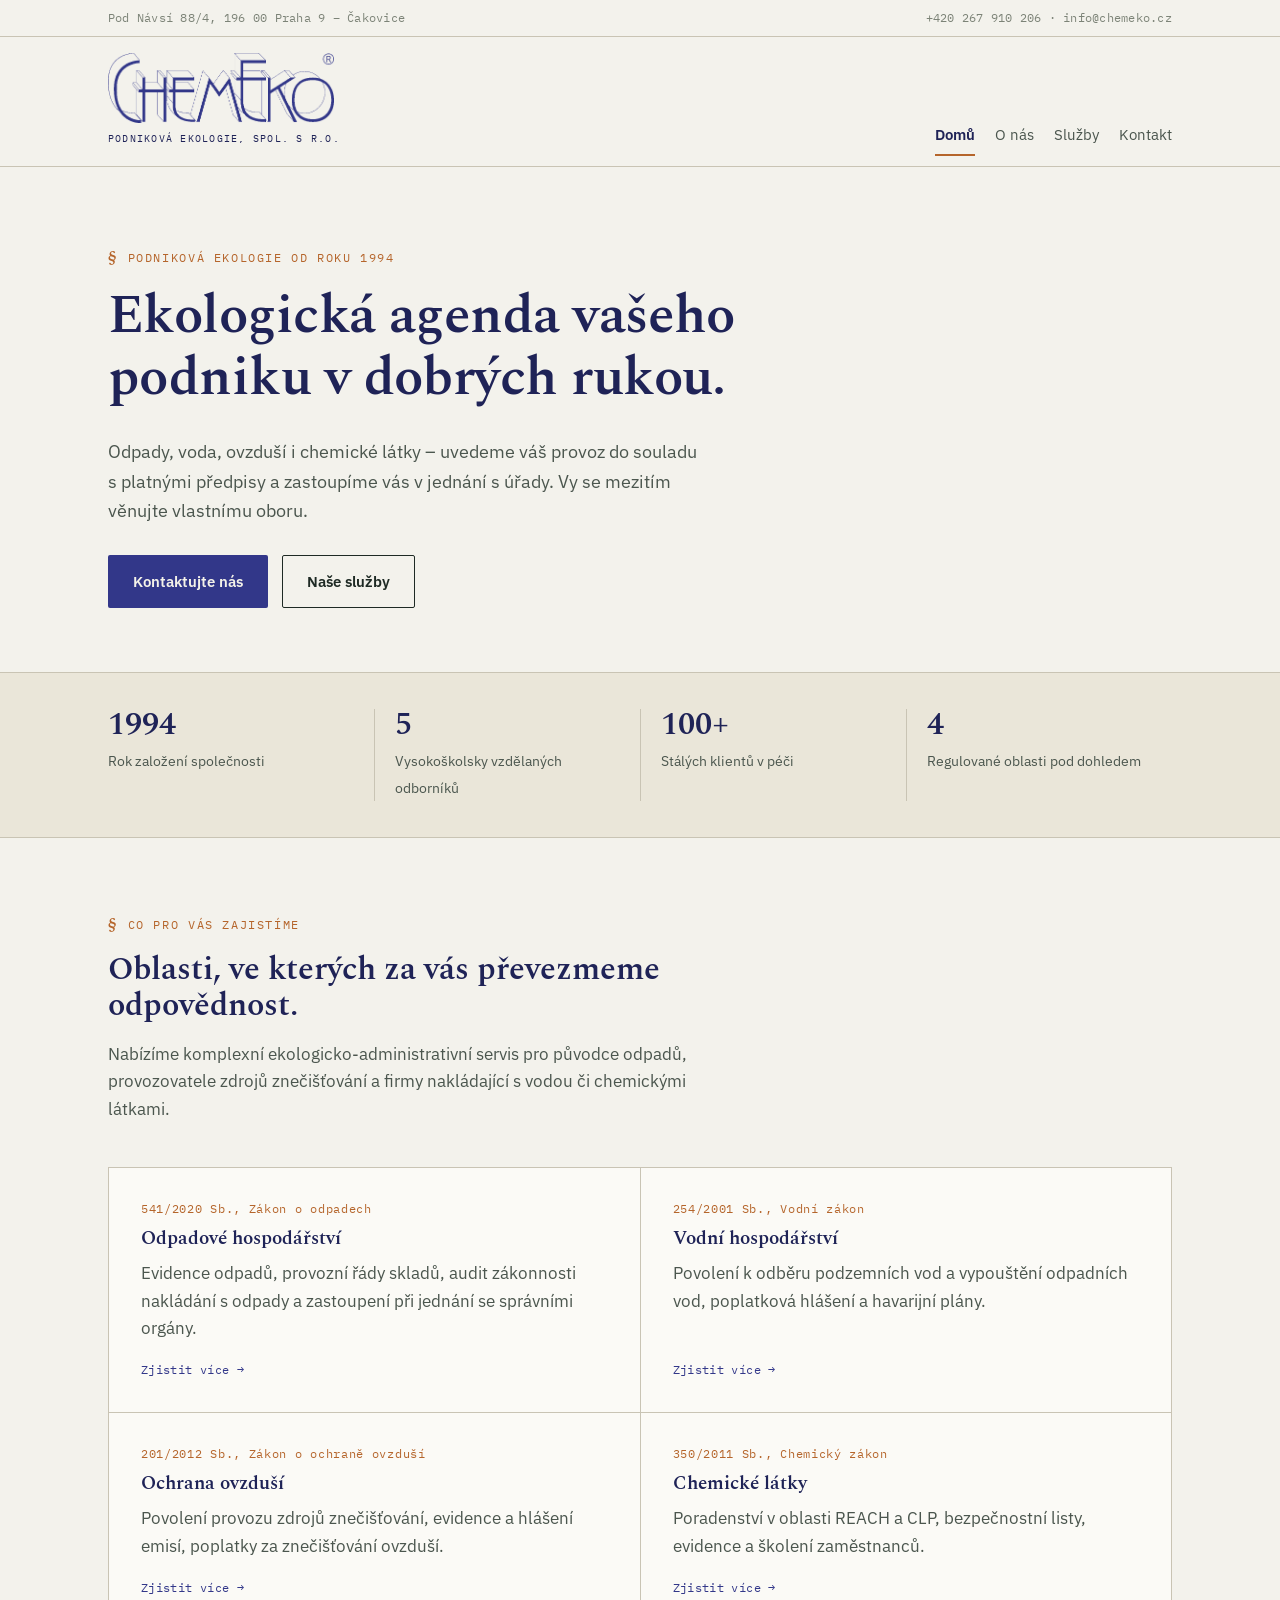
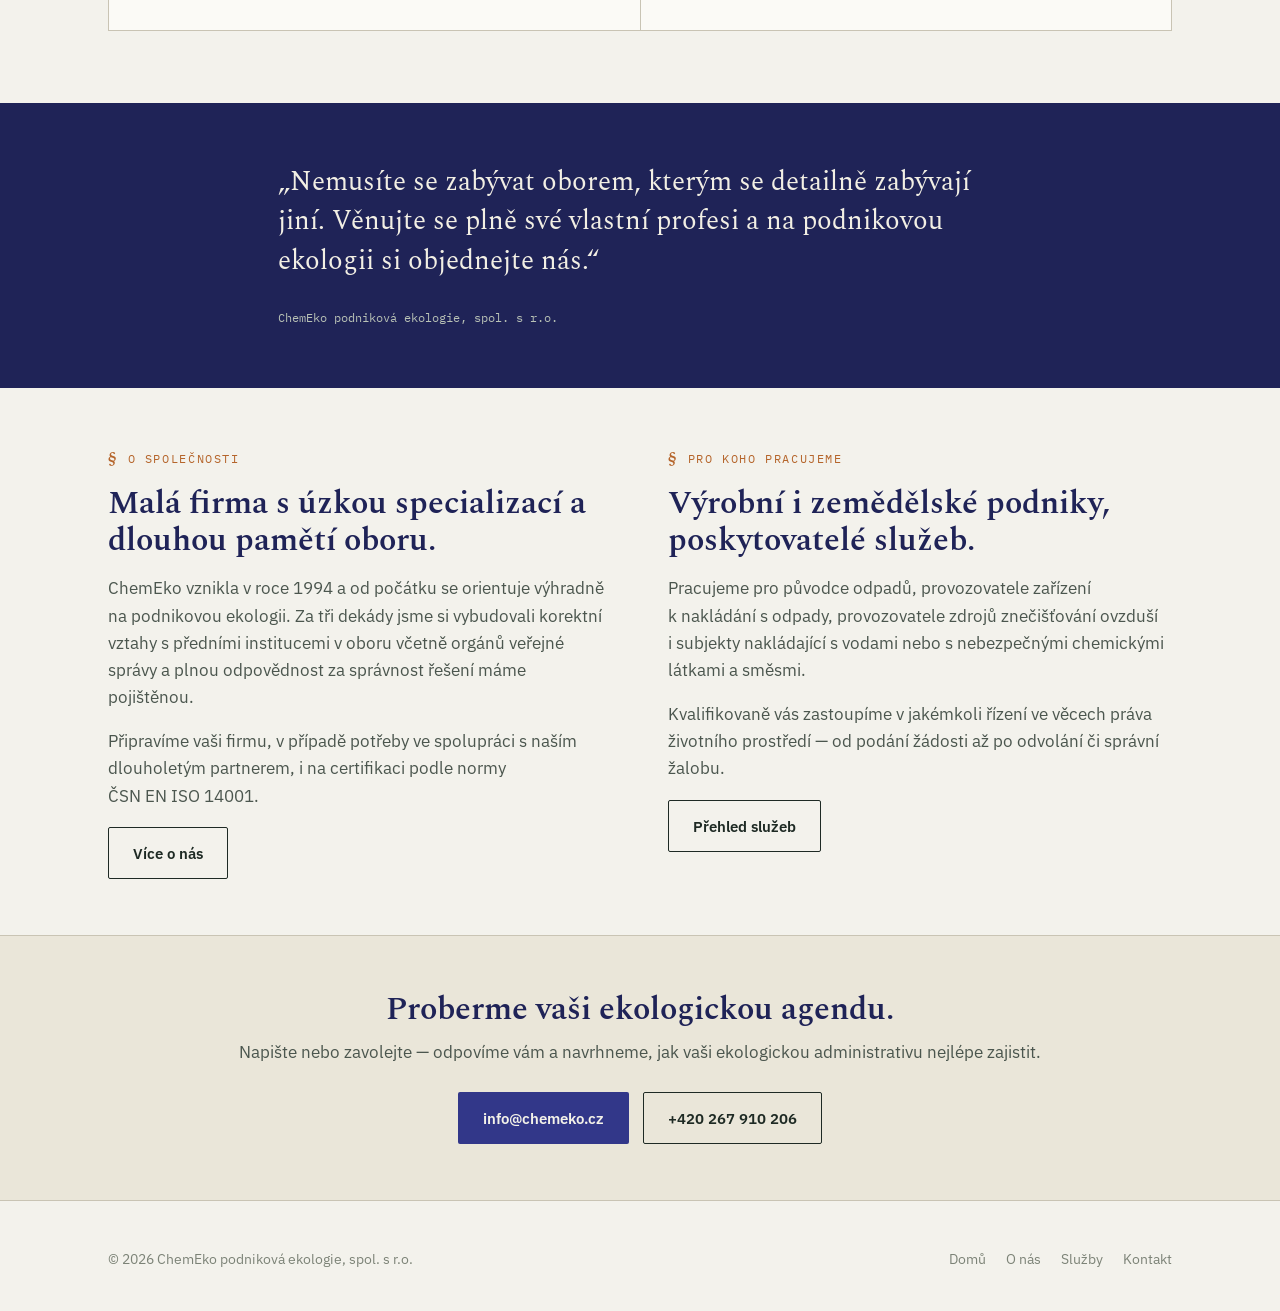
==== index.html @ 53a6280b "Add files via upload" ====
<!DOCTYPE html>
<html lang="cs">
<head>
<meta charset="UTF-8">
<meta name="viewport" content="width=device-width, initial-scale=1.0">
<title>ChemEko — podniková ekologie, spol. s r.o.</title>
<meta name="description" content="ChemEko podniková ekologie zajišťuje soulad podniků s předpisy v oblasti odpadového hospodářství, vodního hospodářství, ochrany ovzduší a nakládání s chemickými látkami. Praha, od roku 1994.">
<link rel="preconnect" href="https://fonts.googleapis.com">
<link rel="preconnect" href="https://fonts.gstatic.com" crossorigin>
<link href="https://fonts.googleapis.com/css2?family=Spectral:ital,wght@0,400;0,500;0,600;1,500&family=IBM+Plex+Sans:wght@400;500;600&family=IBM+Plex+Mono:wght@400;500&display=swap" rel="stylesheet">
<link rel="stylesheet" href="style.css">
</head>
<body>

<div class="topbar">
  <div class="wrap">
    <span>Pod Návsí 88/4, 196&nbsp;00 Praha 9 – Čakovice</span>
    <span><a href="tel:+420267910206">+420 267 910 206</a> · <a href="mailto:info@chemeko.cz">info@chemeko.cz</a></span>
  </div>
</div>

<header class="site">
  <div class="wrap">
    <a href="index.html" class="logo">
	  <img src="logo-mark.png" alt="ChemEko podniková ekologie, spol. s r.o.">
      <span class="tag">podniková ekologie, spol. s r.o.</span>
    </a>
    <nav class="main">
      <a href="index.html" class="active">Domů</a>
      <a href="o-nas.html">O nás</a>
      <a href="sluzby.html">Služby</a>
      <a href="kontakt.html">Kontakt</a>
    </nav>
  </div>
</header>

<section class="hero">
  <div class="wrap">
    <div class="hero-copy">
      <div class="eyebrow">Podniková ekologie od roku 1994</div>
      <h1>Ekologická agenda vašeho podniku v dobrých rukou.</h1>
      <p class="lede">Odpady, voda, ovzduší i chemické látky – uvedeme váš provoz do souladu s&nbsp;platnými předpisy a zastoupíme vás v jednání s úřady. Vy se mezitím věnujte vlastnímu oboru.</p>
      <div class="actions">
        <a href="kontakt.html" class="btn btn-primary">Kontaktujte nás</a>
        <a href="sluzby.html" class="btn btn-ghost">Naše služby</a>
      </div>
    </div>
  </div>
</section>

<div class="stats">
  <div class="wrap">
    <div class="stat">
      <span class="num">1994</span>
      <span class="label">Rok založení společnosti</span>
    </div>
    <div class="stat">
      <span class="num">5</span>
      <span class="label">Vysokoškolsky vzdělaných odborníků</span>
    </div>
    <div class="stat">
      <span class="num">100+</span>
      <span class="label">Stálých klientů v péči</span>
    </div>
    <div class="stat">
      <span class="num">4</span>
      <span class="label">Regulované oblasti pod dohledem</span>
    </div>
  </div>
</div>

<section>
  <div class="wrap">
    <div class="section-head">
      <div class="eyebrow">Co pro vás zajistíme</div>
      <h2>Oblasti, ve kterých za vás převezmeme odpovědnost.</h2>
      <p>Nabízíme komplexní ekologicko-administrativní servis pro původce odpadů, provozovatele zdrojů znečišťování a firmy nakládající s vodou či chemickými látkami.</p>
    </div>

    <div class="grid-4">
      <div class="service-card">
        <div class="ref">541/2020 Sb., Zákon o odpadech</div>
        <h3>Odpadové hospodářství</h3>
        <p>Evidence odpadů, provozní řády skladů, audit zákonnosti nakládání s odpady a zastoupení při jednání se správními orgány.</p>
        <a href="sluzby.html#odpady" class="more">Zjistit více →</a>
      </div>
      <div class="service-card">
        <div class="ref">254/2001 Sb., Vodní zákon</div>
        <h3>Vodní hospodářství</h3>
        <p>Povolení k odběru podzemních vod a vypouštění odpadních vod, poplatková hlášení a havarijní plány.</p>
        <a href="sluzby.html#voda" class="more">Zjistit více →</a>
      </div>
      <div class="service-card">
        <div class="ref">201/2012 Sb., Zákon o ochraně ovzduší</div>
        <h3>Ochrana ovzduší</h3>
        <p>Povolení provozu zdrojů znečišťování, evidence a hlášení emisí, poplatky za znečišťování ovzduší.</p>
        <a href="sluzby.html#ovzdusi" class="more">Zjistit více →</a>
      </div>
      <div class="service-card">
        <div class="ref">350/2011 Sb., Chemický zákon</div>
        <h3>Chemické látky</h3>
        <p>Poradenství v oblasti REACH a CLP, bezpečnostní listy, evidence a školení zaměstnanců.</p>
        <a href="sluzby.html#chemie" class="more">Zjistit více →</a>
      </div>
    </div>
  </div>
</section>

<div class="principle">
  <div class="wrap">
    <p>„Nemusíte se zabývat oborem, kterým se detailně zabývají jiní. Věnujte se plně své vlastní profesi a na podnikovou ekologii si objednejte nás.“</p>
    <div class="attrib">ChemEko podniková ekologie, spol. s r.o.</div>
  </div>
</div>

<section class="tight">
  <div class="wrap two-col">
    <div>
      <div class="eyebrow">O společnosti</div>
      <h2>Malá firma s úzkou specializací a dlouhou pamětí oboru.</h2>
      <p>ChemEko vznikla v roce 1994 a od počátku se orientuje výhradně na podnikovou ekologii. Za tři dekády jsme si vybudovali korektní vztahy s předními institucemi v oboru včetně orgánů veřejné správy a plnou odpovědnost za správnost řešení máme pojištěnou.</p>
      <p>Připravíme vaši firmu, v případě potřeby ve spolupráci s naším dlouholetým partnerem, i na certifikaci podle normy ČSN&nbsp;EN&nbsp;ISO&nbsp;14001.</p>
      <a href="o-nas.html" class="btn btn-ghost">Více o nás</a>
    </div>
    <div>
      <div class="eyebrow">Pro koho pracujeme</div>
      <h2>Výrobní i zemědělské podniky, poskytovatelé služeb.</h2>
      <p>Pracujeme pro původce odpadů, provozovatele zařízení k&nbsp;nakládání s odpady, provozovatele zdrojů znečišťování ovzduší i&nbsp;subjekty nakládající s vodami nebo s nebezpečnými chemickými látkami a směsmi.</p>
      <p>Kvalifikovaně vás zastoupíme v jakémkoli řízení ve věcech práva životního prostředí — od podání žádosti až po odvolání či správní žalobu.</p>
      <a href="sluzby.html" class="btn btn-ghost">Přehled služeb</a>
    </div>
  </div>
</section>

<div class="cta-band">
  <div class="wrap">
    <h2>Proberme vaši ekologickou agendu.</h2>
    <p>Napište nebo zavolejte — odpovíme vám a navrhneme, jak vaši ekologickou administrativu nejlépe zajistit.</p>
    <div class="actions">
      <a href="mailto:info@chemeko.cz" class="btn btn-primary">info@chemeko.cz</a>
      <a href="tel:+420267910206" class="btn btn-ghost">+420 267 910 206</a>
    </div>
  </div>
</div>

<footer class="site">
  <div class="wrap">
    <span>© <span id="year"></span> ChemEko podniková ekologie, spol. s r.o.</span>
    <nav>
      <a href="index.html">Domů</a>
      <a href="o-nas.html">O nás</a>
      <a href="sluzby.html">Služby</a>
      <a href="kontakt.html">Kontakt</a>
    </nav>
  </div>
</footer>

<script>document.getElementById('year').textContent = new Date().getFullYear();</script>
</body>
</html>
---- style.css ----
/* ==========================================================================
   ChemEko — podniková ekologie
   Design tokens
   ========================================================================== */

:root{
  --bg:        #f3f2ec;
  --bg-band:   #eae6d9;
  --card:      #fbfaf6;
  --ink:       #1e2a24;
  --ink-soft:  #4b564e;
  --ink-faint: #7c8377;
  --brand:     #323789;
  --brand-deep:#1f2357;
  --accent:    #b5652b;
  --accent-soft: #e7d9c4;
  --line:      #c9c4b4;
  --line-soft: #dedad0;

  --serif: "Spectral", "Georgia", serif;
  --sans:  "IBM Plex Sans", "Helvetica Neue", Arial, sans-serif;
  --mono:  "IBM Plex Mono", "Courier New", monospace;

  --max: 1120px;
}

*, *::before, *::after{ box-sizing: border-box; }

html{ scroll-behavior: smooth; }

body{
  margin: 0;
  background: var(--bg);
  color: var(--ink);
  font-family: var(--sans);
  font-size: 17px;
  line-height: 1.6;
  -webkit-font-smoothing: antialiased;
}

img{ max-width: 100%; display: block; }

a{ color: inherit; }

.wrap{
  max-width: var(--max);
  margin: 0 auto;
  padding: 0 28px;
}

h1, h2, h3, h4{
  font-family: var(--serif);
  font-weight: 600;
  color: var(--brand-deep);
  line-height: 1.15;
  margin: 0 0 0.5em;
}

h1{ font-size: clamp(2.1rem, 4.4vw, 3.4rem); letter-spacing: -0.01em; }
h2{ font-size: clamp(1.5rem, 2.6vw, 2rem); }
h3{ font-size: 1.2rem; }

p{ margin: 0 0 1em; color: var(--ink-soft); }

.eyebrow{
  display: inline-flex;
  align-items: center;
  gap: 10px;
  font-family: var(--mono);
  font-size: 0.72rem;
  letter-spacing: 0.14em;
  text-transform: uppercase;
  color: var(--accent);
  margin-bottom: 14px;
}
.eyebrow::before{
  content: "§";
  font-family: var(--serif);
  font-weight: 600;
  font-size: 1rem;
  color: var(--accent);
}

.lede{
  font-size: 1.15rem;
  color: var(--ink-soft);
  max-width: 56ch;
}

/* ---------- buttons ---------- */
.btn{
  display: inline-flex;
  align-items: center;
  gap: 8px;
  font-family: var(--sans);
  font-weight: 600;
  font-size: 0.95rem;
  padding: 13px 24px;
  border-radius: 2px;
  text-decoration: none;
  border: 1px solid transparent;
  transition: transform .15s ease, background .15s ease, color .15s ease, border-color .15s ease;
}
.btn-primary{
  background: var(--brand);
  color: #f4f2e9;
}
.btn-primary:hover{ background: var(--brand-deep); }
.btn-ghost{
  border-color: var(--ink);
  color: var(--ink);
}
.btn-ghost:hover{ background: var(--ink); color: var(--bg); }
.btn:focus-visible{ outline: 2px solid var(--accent); outline-offset: 3px; }

/* ==========================================================================
   Header / nav
   ========================================================================== */

.topbar{
  border-bottom: 1px solid var(--line);
  background: var(--bg);
  font-family: var(--mono);
  font-size: 0.78rem;
  letter-spacing: 0.02em;
  color: var(--ink-faint);
}
.topbar .wrap{
  display: flex;
  justify-content: space-between;
  padding-top: 8px;
  padding-bottom: 8px;
  flex-wrap: wrap;
  gap: 6px;
}
.topbar a{ text-decoration: none; color: var(--ink-faint); }
.topbar a:hover{ color: var(--accent); }

header.site{
  position: sticky;
  top: 0;
  z-index: 20;
  background: rgba(243,242,236,0.94);
  backdrop-filter: blur(6px);
  border-bottom: 1px solid var(--line);
}
header.site .wrap{
  display: flex;
  align-items: flex-end;
  justify-content: space-between;
  padding-top: 16px;
  padding-bottom: 16px;
}

.logo{
  /*display: flex;*/
  align-items: center;
  gap: 12px;
  text-decoration: none;
  color: var(--ink);
}
.logo img{
  height: 70px;
  width: auto;
  display: block;
}
.logo .word{
  display: flex;
  flex-direction: column;
}
.logo .name{
  font-family: var(--serif);
  font-weight: 600;
  font-size: 1.35rem;
  letter-spacing: -0.01em;
  color: var(--brand-deep);
}
.logo .tag{
  font-family: var(--mono);
  font-size: 0.65rem;
  letter-spacing: 0.12em;
  text-transform: uppercase;
  color: var(--brand-deep);
}

nav.main{
  display: flex;
  align-items: center;
  gap: 20px;
}
nav.main a{
  text-decoration: none;
  font-size: 0.92rem;
  color: var(--ink-soft);
  position: relative;
  padding: 4px 0;
}
nav.main a:hover{ color: var(--brand-deep); }
nav.main a.active{ color: var(--brand-deep); font-weight: 600; }
nav.main a.active::after{
  content: "";
  position: absolute;
  left: 0; right: 0; bottom: -6px;
  height: 2px;
  background: var(--accent);
}

/* ==========================================================================
   Hero
   ========================================================================== */

.hero{
  padding: 76px 0 64px;
  border-bottom: 1px solid var(--line);
}
.hero .wrap{
  display: grid;
  grid-template-columns: 1.3fr 0.7fr;
  gap: 48px;
  align-items: center;
}
.hero-copy .actions{
  display: flex;
  gap: 14px;
  margin-top: 30px;
  flex-wrap: wrap;
}
.stamp-wrap{
  display: flex;
  justify-content: center;
}
.stamp{
  width: 100%;
  max-width: 240px;
  height: auto;
}
.stamp text{
  font-family: var(--mono);
}
.stamp .ring-text{
  fill: var(--brand);
  font-size: 6.6px;
  letter-spacing: 2.2px;
}
.stamp .center-year{
  fill: var(--brand-deep);
  font-family: var(--serif);
  font-size: 21px;
  font-weight: 600;
}
.stamp .center-sub{
  fill: var(--ink-faint);
  font-size: 5.5px;
  letter-spacing: 1.5px;
}
.stamp circle, .stamp line{
  stroke: var(--brand);
}

/* ==========================================================================
   Stat band
   ========================================================================== */

.stats{
  background: var(--bg-band);
  border-bottom: 1px solid var(--line);
}
.stats .wrap{
  display: grid;
  grid-template-columns: repeat(4, 1fr);
  gap: 0;
  padding-top: 36px;
  padding-bottom: 36px;
}
.stat{
  padding: 0 20px;
  border-left: 1px solid var(--line);
}
.stat:first-child{ border-left: none; padding-left: 0; }
.stat .num{
  font-family: var(--serif);
  font-size: 2rem;
  font-weight: 600;
  color: var(--brand-deep);
  display: block;
  line-height: 1;
  margin-bottom: 6px;
}
.stat .label{
  font-size: 0.85rem;
  color: var(--ink-soft);
}

/* ==========================================================================
   Sections generic
   ========================================================================== */

section{ padding: 72px 0; }
section.tight{ padding: 56px 0; }
.section-head{
  max-width: 62ch;
  margin-bottom: 44px;
}

/* ---------- service grid ---------- */
.grid-4{
  display: grid;
  grid-template-columns: repeat(2, 1fr);
  gap: 1px;
  background: var(--line);
  border: 1px solid var(--line);
}
.service-card{
  background: var(--card);
  padding: 32px;
  display: flex;
  flex-direction: column;
}
.service-card .ref{
  font-family: var(--mono);
  font-size: 0.72rem;
  color: var(--accent);
  letter-spacing: 0.06em;
  margin-bottom: 10px;
}
.service-card h3{ margin-bottom: 10px; }
.service-card p{ margin-bottom: 18px; flex-grow: 1; }
.service-card .more{
  font-family: var(--mono);
  font-size: 0.78rem;
  text-decoration: none;
  color: var(--brand);
  letter-spacing: 0.03em;
}
.service-card .more:hover{ color: var(--accent); }

/* ---------- article / detailed service blocks ---------- */
.article-block{
  border-top: 1px solid var(--line);
  padding: 48px 0;
  display: grid;
  grid-template-columns: 0.9fr 1.6fr;
  gap: 40px;
}
.article-block:last-child{ border-bottom: 1px solid var(--line); }
.article-block .side{ position: sticky; top: 90px; align-self: start; }
.article-block .side .num{
  font-family: var(--mono);
  color: var(--ink-faint);
  font-size: 0.8rem;
  display: block;
  margin-bottom: 6px;
}
.article-block ul{
  margin: 18px 0 0;
  padding: 0;
  list-style: none;
}
.article-block ul li{
  position: relative;
  padding-left: 20px;
  margin-bottom: 12px;
  color: var(--ink-soft);
}
.article-block ul li::before{
  content: "—";
  position: absolute;
  left: 0;
  color: var(--accent);
}

/* ---------- two column text ---------- */
.two-col{
  display: grid;
  grid-template-columns: 1fr 1fr;
  gap: 56px;
}

/* ---------- pull quote / principle ---------- */
.principle{
  background: var(--brand-deep);
  color: #eae6d9;
  padding: 60px 0;
}
.principle .wrap{ max-width: 780px; }
.principle p{
  font-family: var(--serif);
  font-size: clamp(1.3rem, 2.3vw, 1.7rem);
  color: #f2efe4;
  line-height: 1.45;
}
.principle .attrib{
  font-family: var(--mono);
  font-size: 0.78rem;
  color: #b9c2b6;
  margin-top: 20px;
}

/* ---------- people ---------- */
.people{
  display: grid;
  grid-template-columns: repeat(2, 1fr);
  gap: 24px;
}
.person{
  border: 1px solid var(--line);
  background: var(--card);
  padding: 26px;
}
.person .role{
  font-family: var(--mono);
  font-size: 0.72rem;
  color: var(--accent);
  text-transform: uppercase;
  letter-spacing: 0.08em;
  margin-bottom: 8px;
  display: block;
}
.person h3{ margin-bottom: 4px; }

/* ---------- timeline ---------- */
.timeline{
  border-left: 2px solid var(--line);
  margin-left: 6px;
  padding-left: 30px;
  display: flex;
  flex-direction: column;
  gap: 32px;
}
.timeline .point{ position: relative; }
.timeline .point::before{
  content: "";
  position: absolute;
  left: -37px;
  top: 4px;
  width: 10px;
  height: 10px;
  border-radius: 50%;
  background: var(--accent);
}
.timeline .year{
  font-family: var(--mono);
  color: var(--brand);
  font-size: 0.85rem;
  margin-bottom: 4px;
  display: block;
}

/* ---------- contact ---------- */
.contact-grid{
  display: grid;
  grid-template-columns: 1fr 1fr;
  gap: 48px;
}
.contact-card{
  background: var(--card);
  border: 1px solid var(--line);
  padding: 34px;
}
.contact-card dl{ margin: 0; }
.contact-card dt{
  font-family: var(--mono);
  font-size: 0.7rem;
  text-transform: uppercase;
  letter-spacing: 0.08em;
  color: var(--ink-faint);
  margin-top: 18px;
}
.contact-card dt:first-child{ margin-top: 0; }
.contact-card dd{
  margin: 3px 0 0;
  font-size: 1.02rem;
  color: var(--ink);
}
.contact-card dd a{ text-decoration: none; color: var(--brand); }
.contact-card dd a:hover{ color: var(--accent); }

/* ==========================================================================
   CTA band + footer
   ========================================================================== */

.cta-band{
  background: var(--bg-band);
  border-top: 1px solid var(--line);
  border-bottom: 1px solid var(--line);
  padding: 56px 0;
  text-align: center;
}
.cta-band h2{ margin-bottom: 10px; }
.cta-band p{ margin: 0 auto 26px; }
.cta-band .actions{ display: flex; gap: 14px; justify-content: center; flex-wrap: wrap; }

footer.site{ padding: 48px 0 40px; }
footer.site .wrap{
  display: flex;
  justify-content: space-between;
  gap: 24px;
  flex-wrap: wrap;
  font-size: 0.85rem;
  color: var(--ink-faint);
}
footer.site nav{ display: flex; gap: 20px; flex-wrap: wrap; }
footer.site a{ text-decoration: none; color: var(--ink-faint); }
footer.site a:hover{ color: var(--accent); }

/* ==========================================================================
   Responsive
   ========================================================================== */

@media (max-width: 880px){
  .hero .wrap{ grid-template-columns: 1fr; }
  .stamp-wrap{ order: -1; max-width: 160px; margin: 0 auto 8px; }
  .stats .wrap{ grid-template-columns: repeat(2, 1fr); row-gap: 24px; }
  .stat:nth-child(3){ border-left: none; padding-left: 0; }
  .grid-4{ grid-template-columns: 1fr; }
  .article-block{ grid-template-columns: 1fr; }
  .article-block .side{ position: static; }
  .two-col{ grid-template-columns: 1fr; gap: 30px; }
  .people{ grid-template-columns: 1fr; }
  .contact-grid{ grid-template-columns: 1fr; }
}

@media (max-width: 640px){
  nav.main{
    position: fixed;
    inset: 64px 0 0 0;
    background: var(--bg);
    flex-direction: column;
    align-items: flex-start;
    padding: 30px 28px;
    gap: 22px;
    font-size: 1.1rem;
    transform: translateX(100%);
    transition: transform .25s ease;
  }
  .nav-toggle:checked ~ nav.main{ transform: translateX(0); }
  .nav-toggle-label{
    display: flex;
    flex-direction: column;
    gap: 5px;
    cursor: pointer;
    padding: 6px;
  }
  .nav-toggle-label span{
    width: 22px; height: 2px; background: var(--ink);
  }
  .topbar .wrap{ font-size: 0.7rem; }
}
@media (min-width: 641px){
  .nav-toggle-label{ display: none; }
}

@media (prefers-reduced-motion: reduce){
  html{ scroll-behavior: auto; }
  * { transition: none !important; }
}
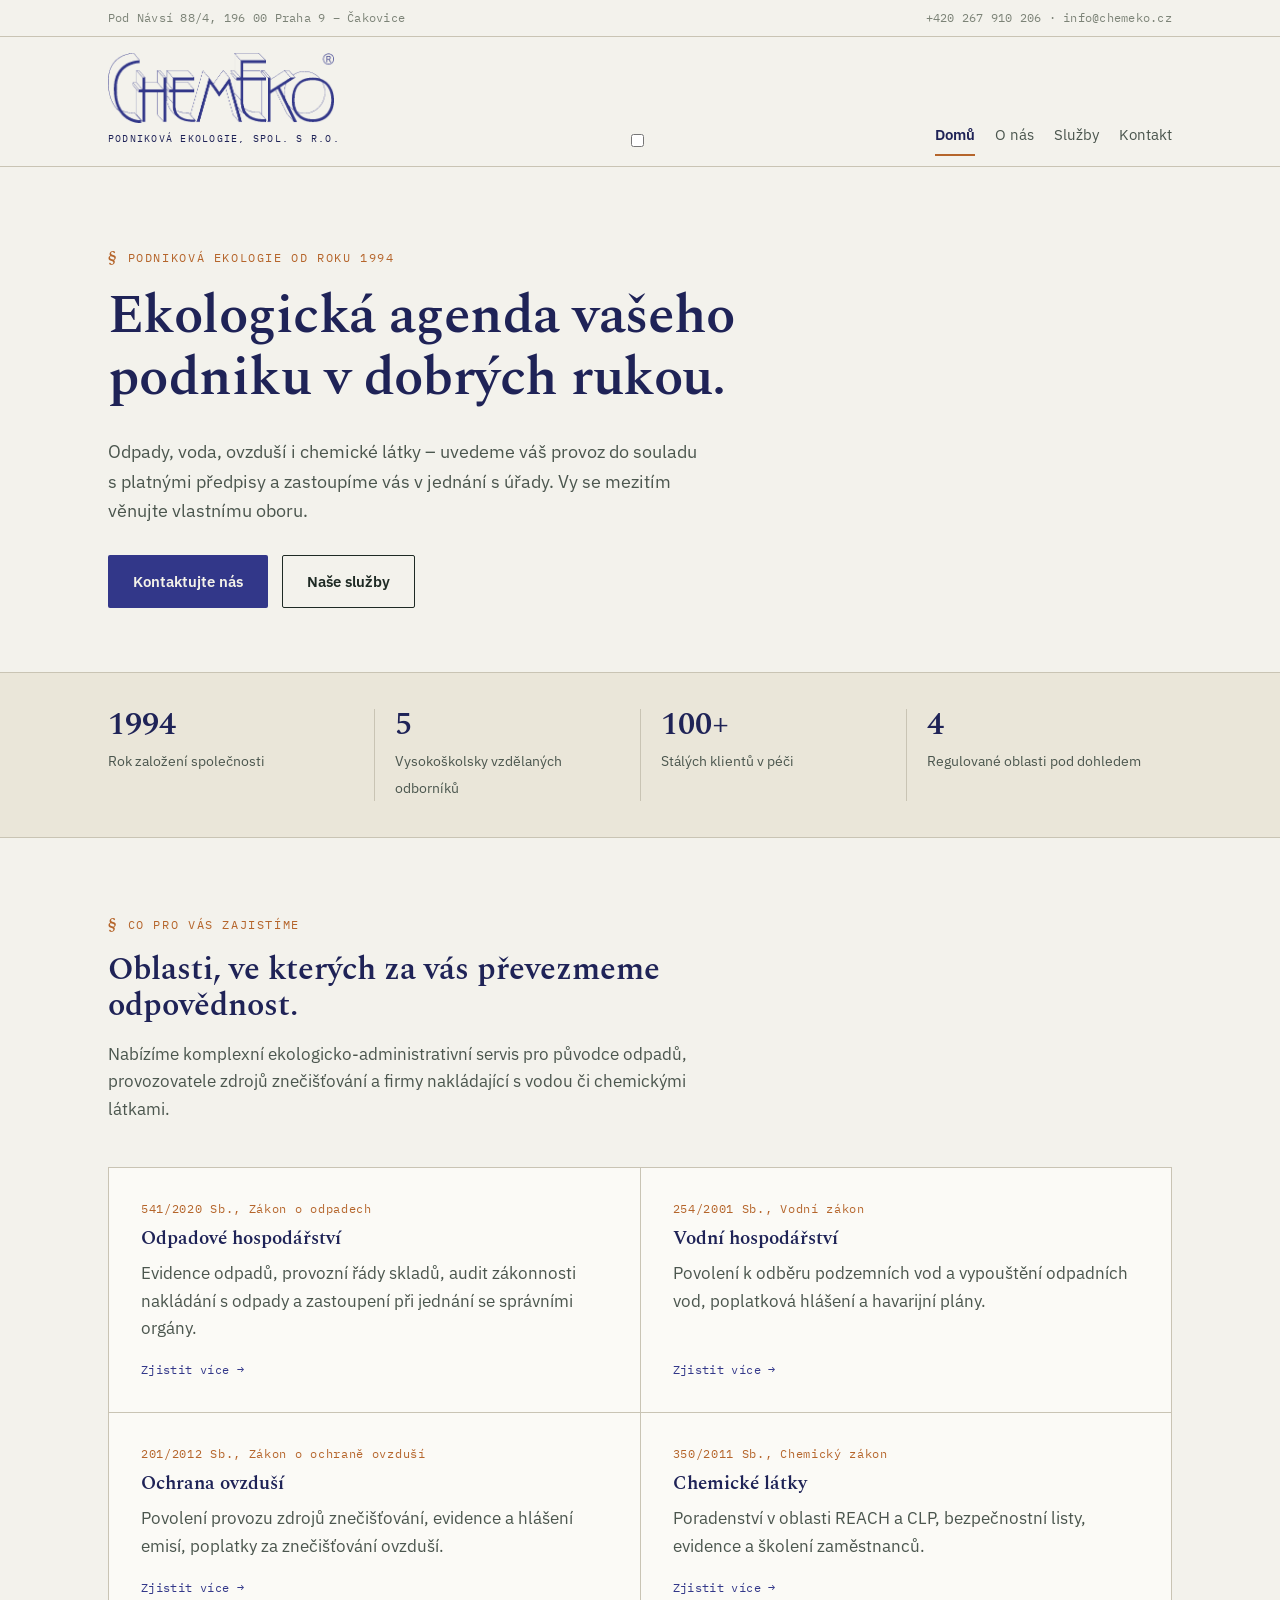
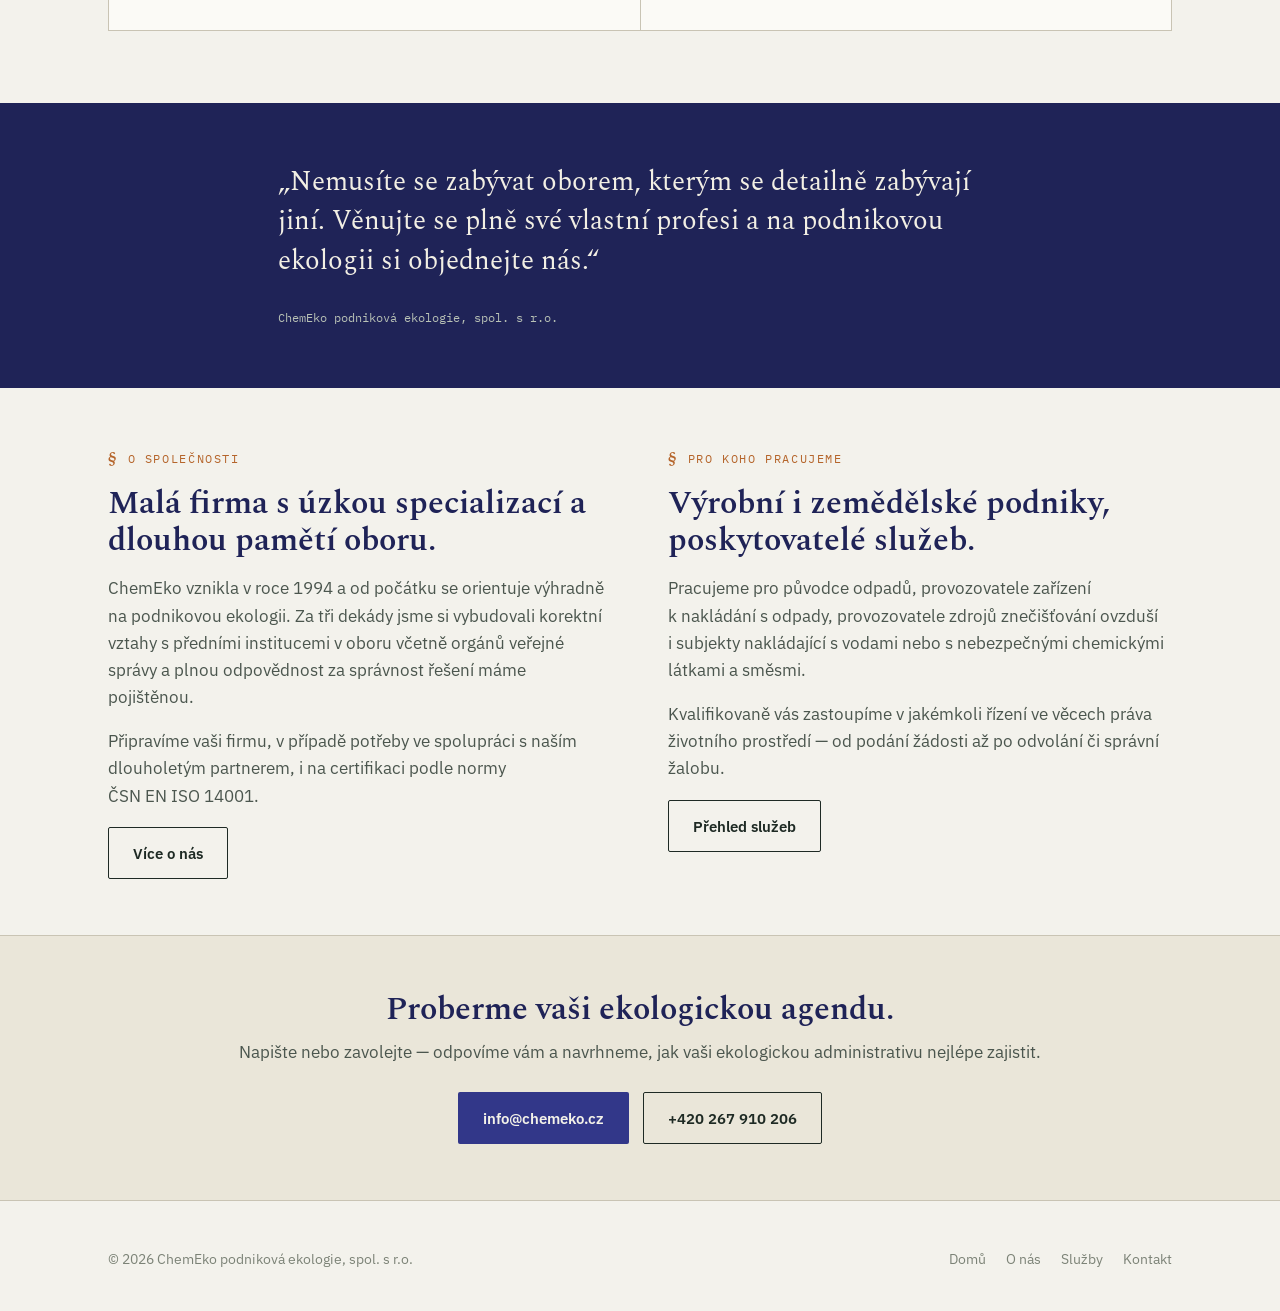
==== commit c5719211: "Update index.html" ====
--- a/index.html
+++ b/index.html
@@ -25,6 +25,8 @@
 	  <img src="logo-mark.png" alt="ChemEko podniková ekologie, spol. s r.o.">
       <span class="tag">podniková ekologie, spol. s r.o.</span>
     </a>
+	  <input type="checkbox" id="nav-toggle" class="nav-toggle">
+    <label for="nav-toggle" class="nav-toggle-label" aria-label="Otevřít menu"><span></span><span></span><span></span></label>
     <nav class="main">
       <a href="index.html" class="active">Domů</a>
       <a href="o-nas.html">O nás</a>
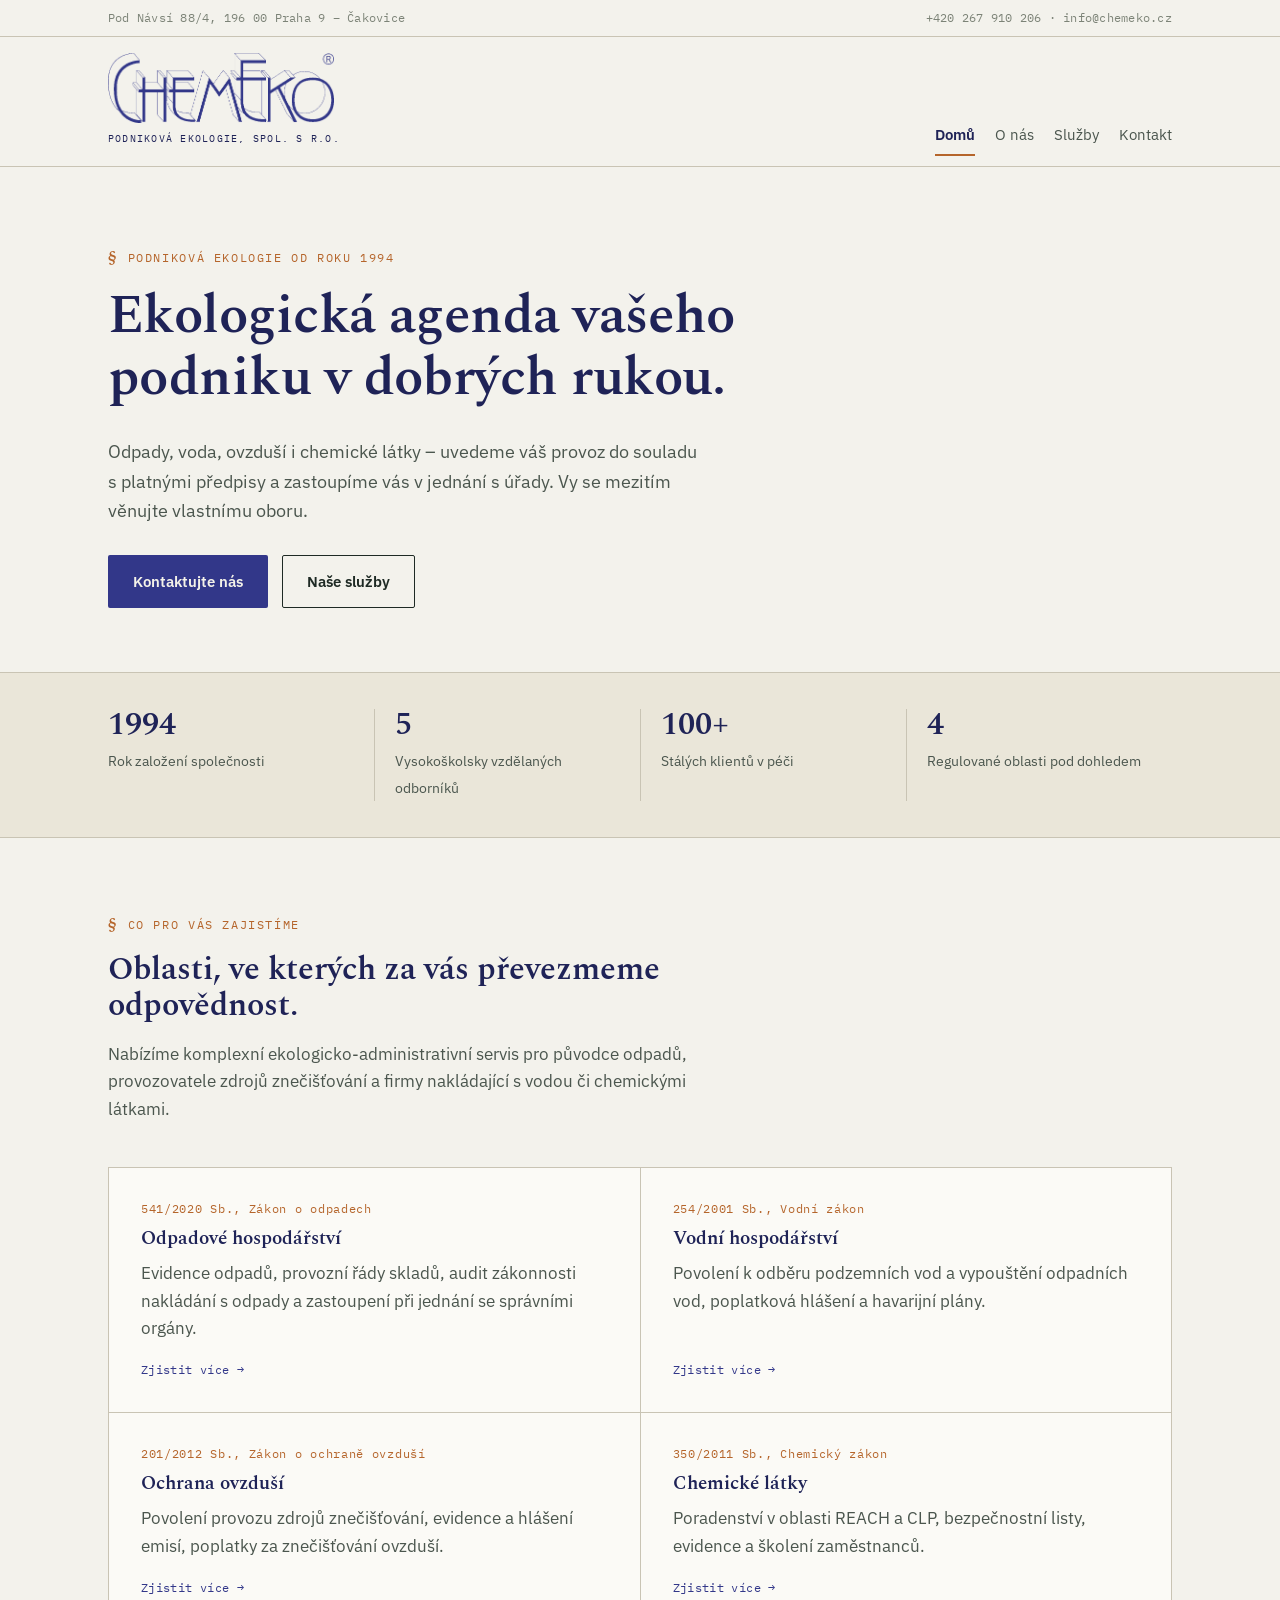
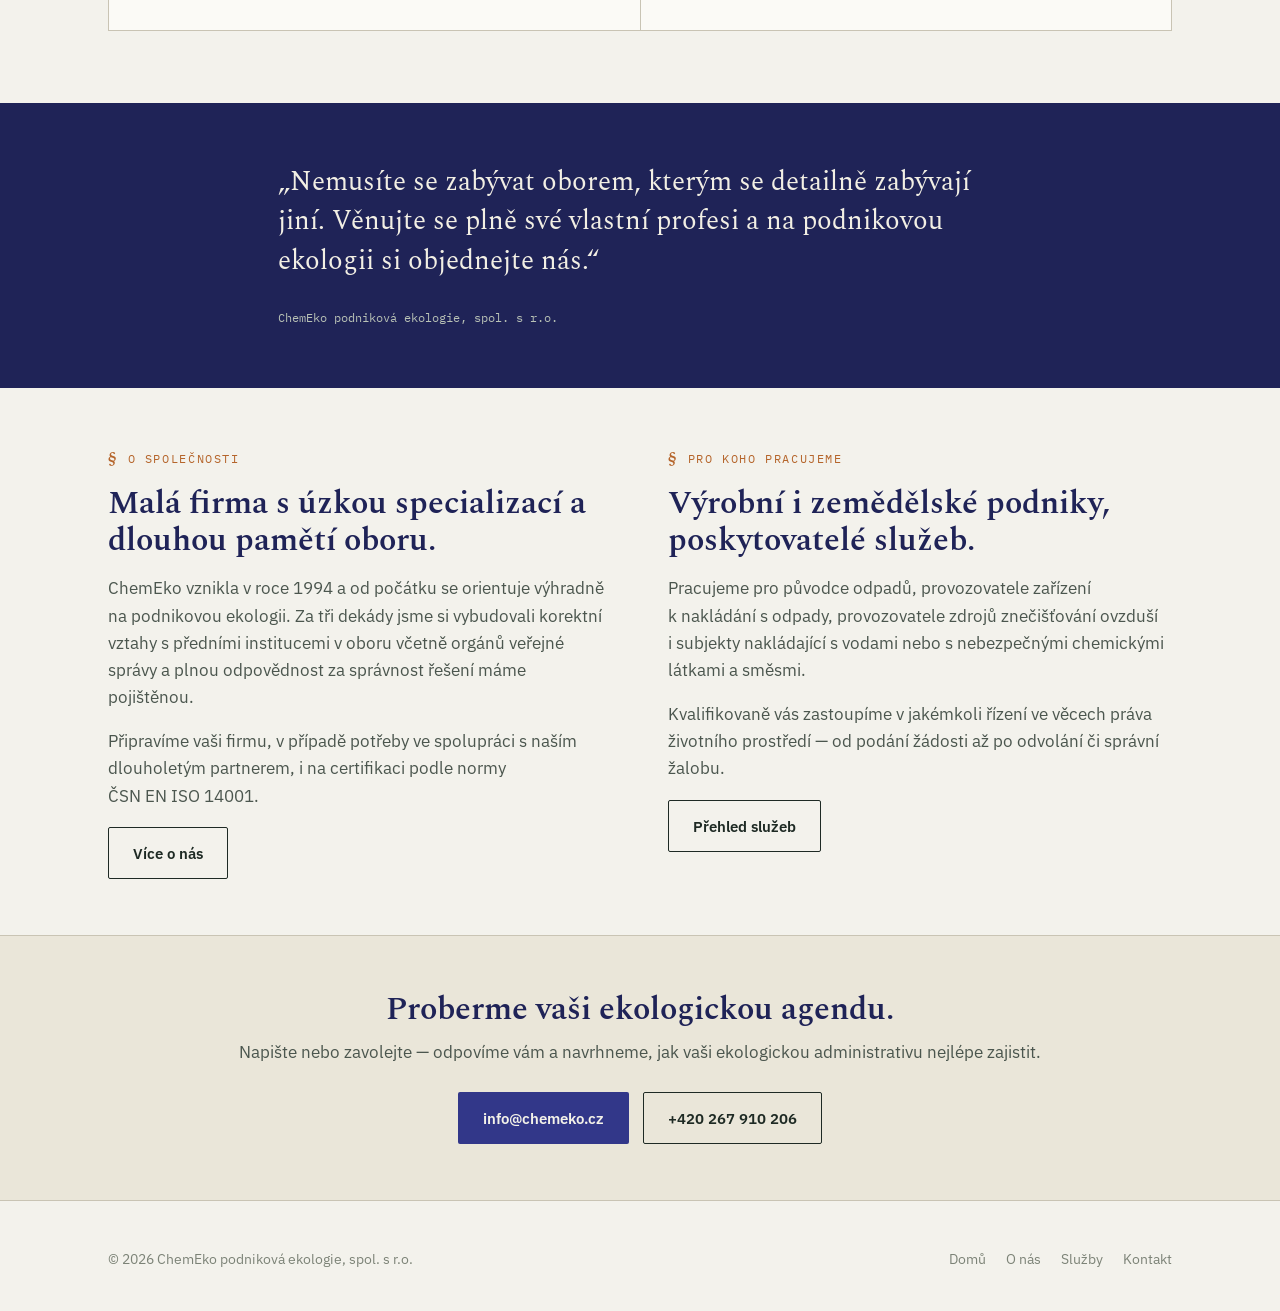
==== commit d8581d71: "Update index.html" ====
--- a/index.html
+++ b/index.html
@@ -25,7 +25,6 @@
 	  <img src="logo-mark.png" alt="ChemEko podniková ekologie, spol. s r.o.">
       <span class="tag">podniková ekologie, spol. s r.o.</span>
     </a>
-	  <input type="checkbox" id="nav-toggle" class="nav-toggle">
     <label for="nav-toggle" class="nav-toggle-label" aria-label="Otevřít menu"><span></span><span></span><span></span></label>
     <nav class="main">
       <a href="index.html" class="active">Domů</a>
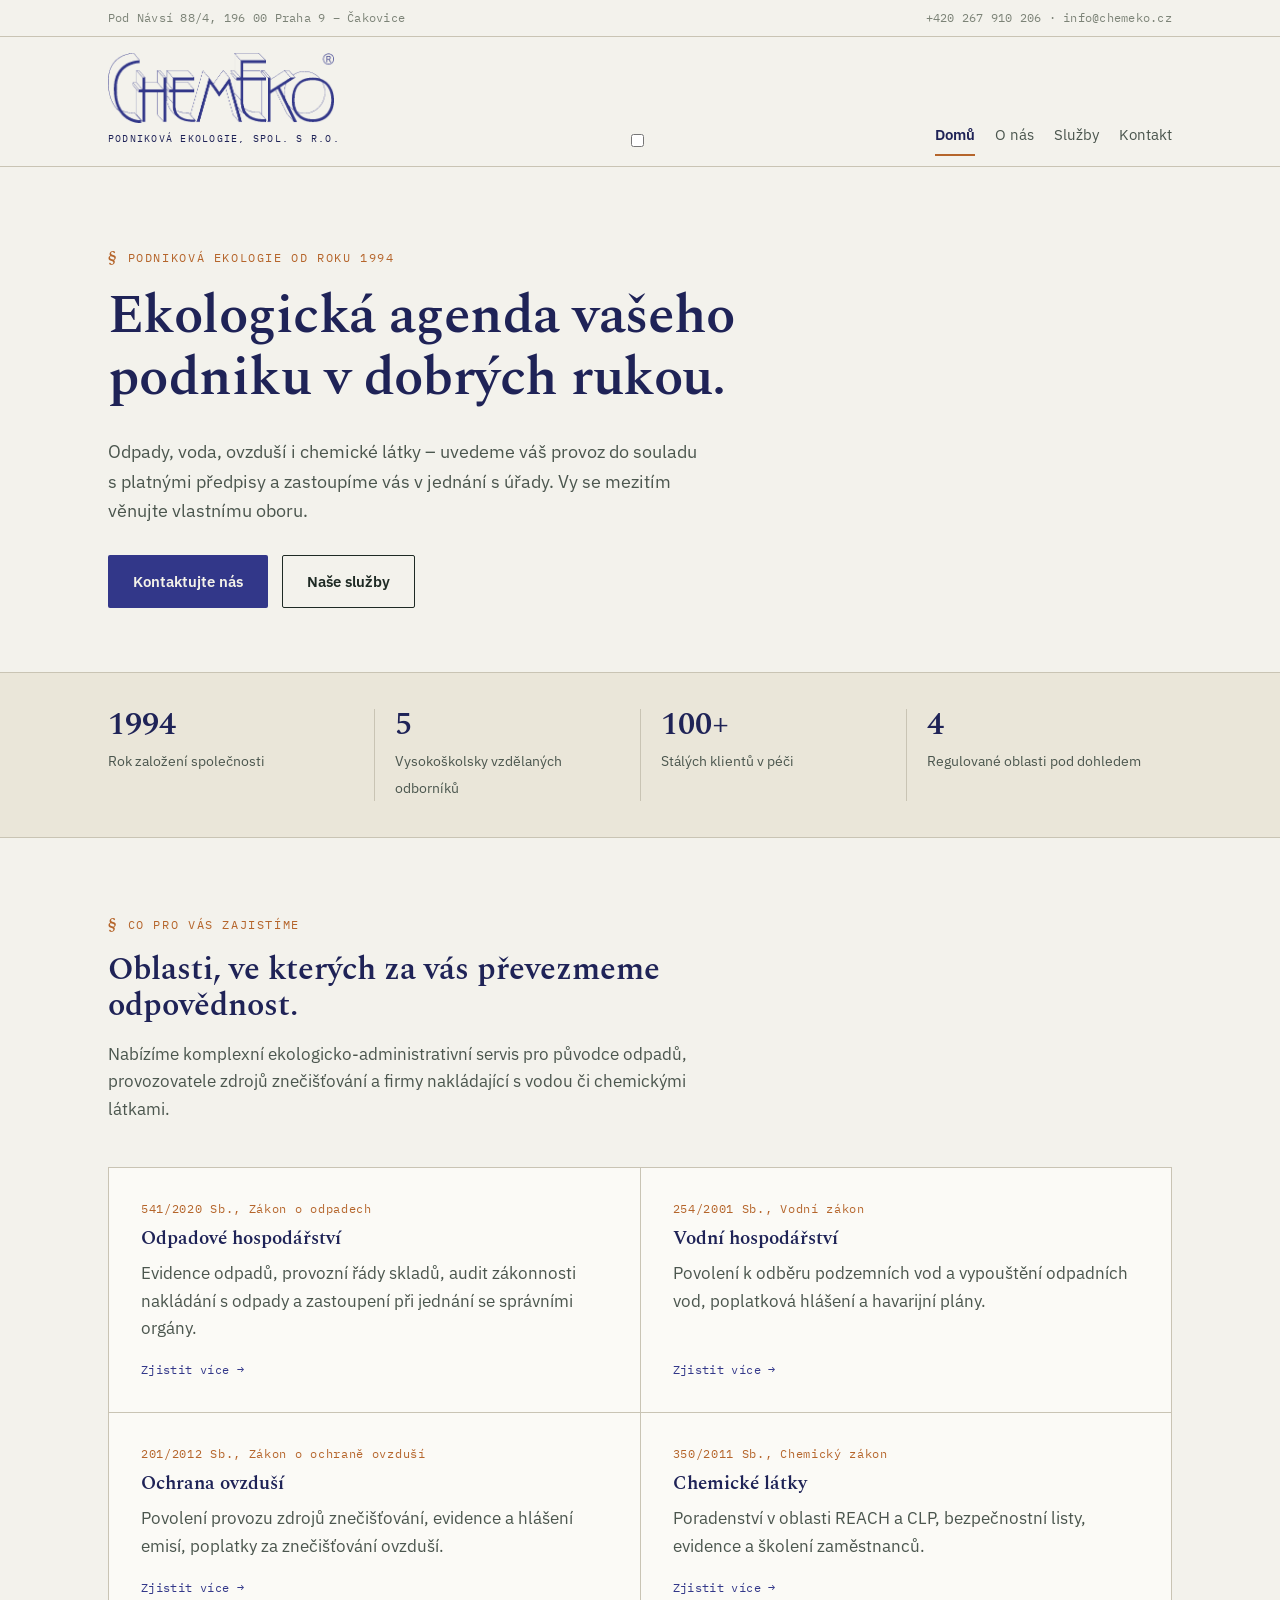
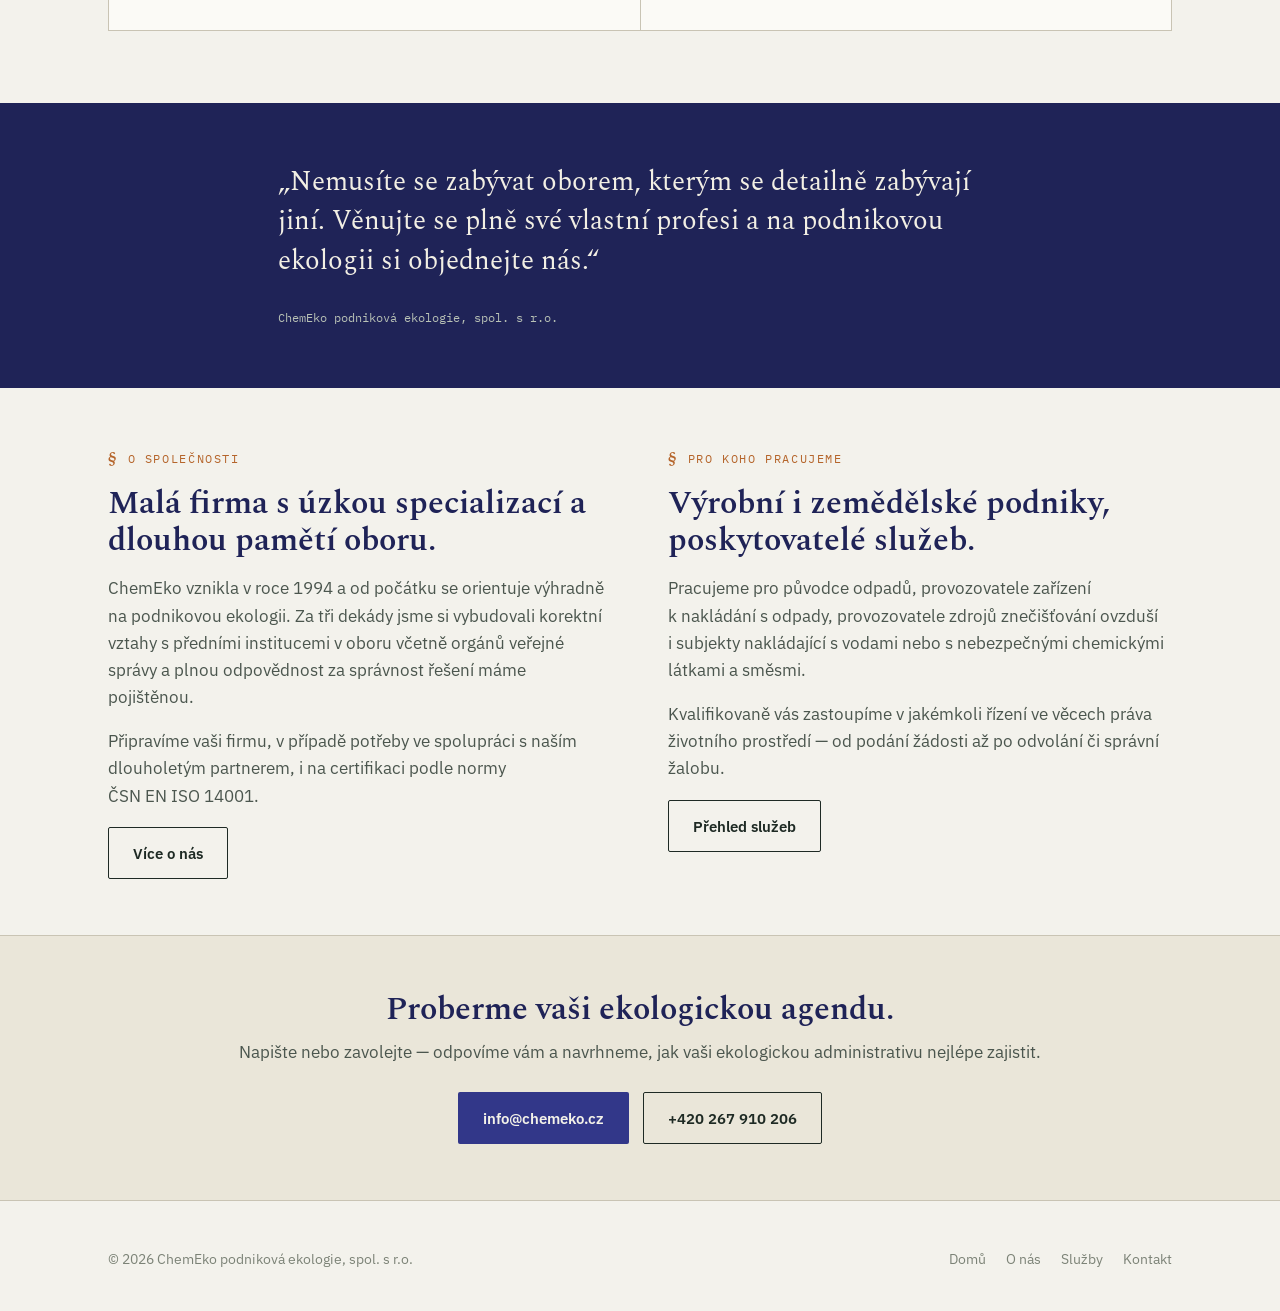
==== commit 28a4fb07: "Update index.html" ====
--- a/index.html
+++ b/index.html
@@ -25,6 +25,7 @@
 	  <img src="logo-mark.png" alt="ChemEko podniková ekologie, spol. s r.o.">
       <span class="tag">podniková ekologie, spol. s r.o.</span>
     </a>
+	<input type="checkbox" id="nav-toggle" class="nav-toggle">  
     <label for="nav-toggle" class="nav-toggle-label" aria-label="Otevřít menu"><span></span><span></span><span></span></label>
     <nav class="main">
       <a href="index.html" class="active">Domů</a>
